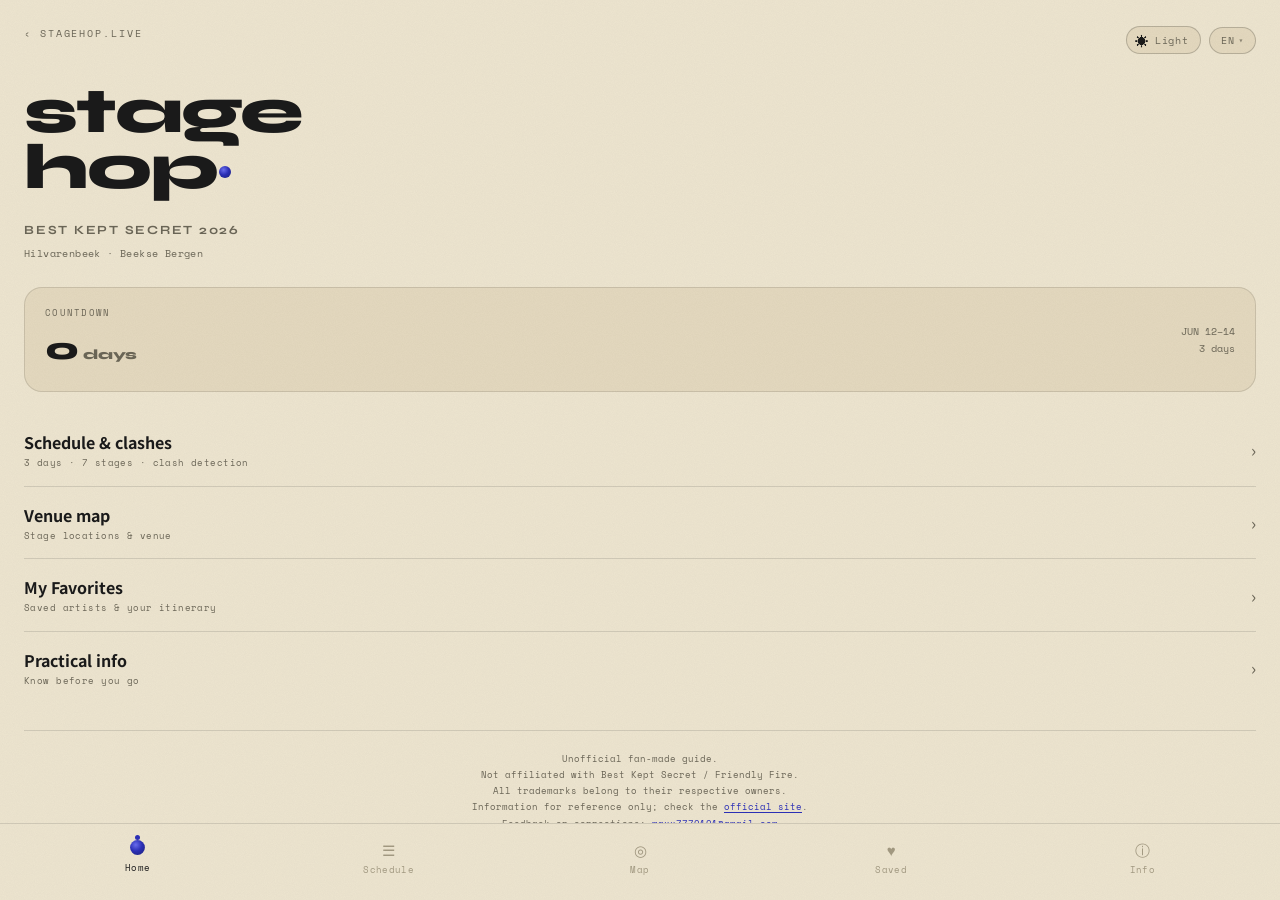
==== bks/index.html @ ebe89943 "Add Europe 2026 expansion: BKS full lineup + 3 new festival shells - Hub: rename title/meta to "Euro" ====
<!DOCTYPE html>
<html lang="en">

<head>
  <meta charset="UTF-8">
  <meta name="viewport" content="width=device-width,initial-scale=1,maximum-scale=1,user-scalable=no">
  <meta name="apple-mobile-web-app-capable" content="yes">
  <meta name="mobile-web-app-capable" content="yes">
  <meta name="apple-mobile-web-app-status-bar-style" content="black-translucent">
  <meta name="theme-color" content="#0E1017">
  <title>Best Kept Secret 2026 · Stage Hop</title>
  <meta name="description" content="Unofficial fan-made guide to Best Kept Secret 2026. Lineup, schedule, clash detection. Multilingual.">
  <meta name="keywords" content="Best Kept Secret 2026, BKS, Hilvarenbeek, Beekse Bergen, Netherlands, music festival, lineup, schedule">
  <link rel="canonical" href="https://stagehop.live/bks/">
  <meta property="og:type" content="website">
  <meta property="og:url" content="https://stagehop.live/bks/">
  <meta property="og:title" content="Stage Hop · Best Kept Secret 2026 Fan Guide">
  <meta property="og:description" content="Unofficial multilingual schedule and guide for Best Kept Secret 2026.">
  <meta property="og:image" content="https://stagehop.live/assets/og-image.png">
  <meta property="twitter:card" content="summary_large_image">
  <meta property="twitter:url" content="https://stagehop.live/bks/">
  <meta property="twitter:title" content="Stage Hop · Best Kept Secret 2026 Fan Guide">
  <meta property="twitter:description" content="Unofficial multilingual schedule and guide for Best Kept Secret 2026.">
  <meta property="twitter:image" content="https://stagehop.live/assets/og-image.png">
  <link rel="icon" href="../assets/favicon.ico" sizes="any">
  <link rel="icon" type="image/png" sizes="32x32" href="../assets/favicon-32x32.png">
  <link rel="icon" type="image/png" sizes="16x16" href="../assets/favicon-16x16.png">
  <link rel="apple-touch-icon" sizes="180x180" href="../assets/apple-touch-icon.png">
  <link rel="preconnect" href="https://fonts.googleapis.com">
  <link rel="preconnect" href="https://fonts.gstatic.com" crossorigin>
  <link rel="preload"
    href="https://fonts.googleapis.com/css2?family=Syne:wght@600;700;800&family=Space+Mono:ital,wght@0,400;0,700;1,400&family=Noto+Sans+SC:wght@400;500;700;900&display=swap"
    as="style" onload="this.onload=null;this.rel='stylesheet'">
  <noscript><link rel="stylesheet"
    href="https://fonts.googleapis.com/css2?family=Syne:wght@600;700;800&family=Space+Mono:ital,wght@0,400;0,700;1,400&family=Noto+Sans+SC:wght@400;500;700;900&display=swap"></noscript>
  <link rel="stylesheet" href="../styles.css">
</head>

<body data-theme="dark">

  <div class="grain" aria-hidden="true"></div>

  <div id="app-root">

    <main id="main-content">

      <!-- TAB 0: HOME -->
      <div id="vhome" class="view on">
        <div class="scr-body" id="home-body"></div>
      </div>

      <!-- TAB 1: SCHEDULE -->
      <div id="vschedule" class="view">
        <div class="scr-head">
          <div>
            <div class="scr-title syne" data-i="navSchedule">Schedule</div>
            <div class="scr-sub" id="sched-sub"></div>
          </div>
          <button class="theme-toggle" onclick="toggleTheme(event)">
            <span class="theme-toggle-icon" id="theme-icon-sched">☾</span>
            <span class="theme-toggle-lbl" id="theme-lbl-sched">Dark</span>
          </button>
        </div>
        <div id="dtabs"></div>
        <div id="fbar"></div>
        <div id="sort-bar">
          <span class="slbl" id="lbl-sort">Sort</span>
          <button class="srt on" id="srt-time" onclick="setSort('time')">⏱ <span data-i="byTime">Time</span></button>
          <button class="srt" id="srt-az" onclick="setSort('az')">🔤 <span data-i="byName">Name</span></button>
          <button class="srt srt-fav" id="srt-fav" onclick="toggleFavFilter()">💖</button>
        </div>
        <div id="slist" class="scr-body"></div>
      </div>

      <!-- TAB 2: MAP -->
      <div id="vmap" class="view">
        <div class="scr-head">
          <div>
            <div class="scr-title syne" data-i="navMap">Map</div>
            <div class="scr-sub">BEEKSE BERGEN · 51.57°N</div>
          </div>
          <button class="theme-toggle" onclick="toggleTheme(event)">
            <span class="theme-toggle-icon" id="theme-icon-map">☾</span>
            <span class="theme-toggle-lbl" id="theme-lbl-map">Dark</span>
          </button>
        </div>
        <div class="scr-body" id="map-scr-body">
          <div id="mapview">
            <div id="dtabs-map"></div>
            <img id="mapimg" src="" alt="" style="display:none" width="2000" height="1345">
            <div class="map-wrap" id="mapwrap" style="display:none"><div class="map-inner" id="mapinner"></div></div>
            <div style="display:flex;flex-direction:column;align-items:center;justify-content:center;padding:64px 28px 40px;text-align:center;gap:14px">
              <div style="font-size:52px;opacity:0.18;line-height:1">◎</div>
              <div style="font-family:'Syne',sans-serif;font-size:16px;font-weight:800;letter-spacing:0.08em;color:var(--text,#f0ebe0)">NO OFFICIAL MAP RELEASED YET</div>
              <div style="font-family:'Space Mono',monospace;font-size:10px;color:var(--dim,#888);max-width:260px;line-height:1.7;letter-spacing:0.04em">The official Best Kept Secret 2026 venue map has not been released yet.</div>
              <a href="https://www.bestkeptsecret.nl/" target="_blank" rel="noopener" style="margin-top:8px;font-family:'Syne',sans-serif;font-size:12px;font-weight:700;letter-spacing:0.06em;color:#4D9FFF;text-decoration:none;border:1px solid #4D9FFF44;border-radius:10px;padding:8px 18px">bestkeptsecret.nl ↗</a>
            </div>
            <div id="stagepop"></div>
            <div id="map-disc"></div>
          </div>
        </div>
      </div>

      <!-- TAB 3: FAVORITES -->
      <div id="vmy" class="view">
        <div class="scr-head">
          <div>
            <div class="scr-title syne" id="lbl-fav-title">Saved</div>
            <div class="scr-sub" id="lbl-fav-count"></div>
          </div>
          <button class="theme-toggle" onclick="toggleTheme(event)">
            <span class="theme-toggle-icon" id="theme-icon-fav">☾</span>
            <span class="theme-toggle-lbl" id="theme-lbl-fav">Dark</span>
          </button>
        </div>
        <div id="mylist" class="scr-body"></div>
      </div>

      <!-- TAB 4: INFO -->
      <div id="vinfo" class="view">
        <div class="scr-head">
          <div>
            <div class="scr-title syne" data-i="infoTitle">Info</div>
            <div class="scr-sub">KNOW BEFORE YOU GO</div>
          </div>
          <button class="theme-toggle" onclick="toggleTheme(event)">
            <span class="theme-toggle-icon" id="theme-icon-info">☾</span>
            <span class="theme-toggle-lbl" id="theme-lbl-info">Dark</span>
          </button>
        </div>
        <div id="info-body" class="scr-body"></div>
      </div>

    </main>

    <div id="now-playing">
      <div id="np-rows"></div>
      <div id="np-more"></div>
    </div>

    <nav id="tabbar">
      <div class="tab-row">
        <span class="tab-ind" id="tab-ind"></span>
        <button class="tab-btn on" onclick="setTab(0)">
          <span class="tab-ic"><span class="dot" style="width:13px;height:13px;vertical-align:middle"></span></span>
          <span class="tab-lbl" data-i="navHome">Home</span>
        </button>
        <button class="tab-btn" onclick="setTab(1)">
          <span class="tab-ic">☰</span>
          <span class="tab-lbl" data-i="navSchedule">Schedule</span>
        </button>
        <button class="tab-btn" onclick="setTab(2)">
          <span class="tab-ic">◎</span>
          <span class="tab-lbl" data-i="navMap">Map</span>
        </button>
        <button class="tab-btn" onclick="setTab(3)">
          <span class="tab-ic" id="fav-tab-ic">♥</span>
          <span class="tab-lbl" data-i="navFavs">Saved</span>
        </button>
        <button class="tab-btn" onclick="setTab(4)">
          <span class="tab-ic">ⓘ</span>
          <span class="tab-lbl" data-i="navInfo">Info</span>
        </button>
      </div>
    </nav>

  </div><!-- #app-root -->

  <div id="app-footer" style="display:none"></div>
  <div id="lbl-city" style="display:none"></div>
  <div id="lbl-favs" style="display:none"></div>

  <script type="text/javascript" src="../src/localization.js"></script>
  <script type="text/javascript" src="src/localization-overrides.js"></script>
  <script type="text/javascript" src="src/data.js"></script>
  <script type="text/javascript" src="../src/scripts.js"></script>
</body>

</html>
---- styles.css ----
/* ===== RESET ===== */
*,*::before,*::after{box-sizing:border-box;margin:0;padding:0;-webkit-tap-highlight-color:transparent;-webkit-text-size-adjust:100%}

/* ===== THEME TOKENS — LIGHT (default) ===== */
body{
  --bg:#EDE5D0;--surface:#E4D9BF;--surface-2:#dccfb1;--raise:#F2EBD9;
  --text:#1A1A1A;--dim:#6B6657;--faint:#9A9078;
  --hair:rgba(26,26,26,.13);--hair-strong:rgba(26,26,26,.22);
  --accent:#2b2fb8;--accent-text:#2b2fb8;--accent-soft:rgba(43,47,184,.12);
  --conflict:#9a1f0e;--conflict-soft:rgba(154,31,14,.12);
  --tab-off:#a39a82;--heart:#2b2fb8;--heart-off:#c3b896;
  --grain-op:.10;--grain-blend:multiply;
  --grain-img:url("data:image/svg+xml;utf8,<svg xmlns='http://www.w3.org/2000/svg' width='200' height='200'><filter id='n'><feTurbulence type='fractalNoise' baseFrequency='1.1' numOctaves='2' stitchTiles='stitch' seed='7'/><feColorMatrix values='0 0 0 0 0.18  0 0 0 0 0.15  0 0 0 0 0.1  0 0 0 0.5 0'/></filter><rect width='100%' height='100%' filter='url(%23n)'/></svg>");
}

/* ===== THEME TOKENS — DARK ===== */
body[data-theme="dark"]{
  --bg:#0E1017;--surface:#161A24;--surface-2:#1c2130;--raise:#1a1f2b;
  --text:#E8E0CC;--dim:#7C8190;--faint:#565b6a;
  --hair:rgba(232,224,204,.10);--hair-strong:rgba(232,224,204,.18);
  --accent:#6a6ef0;--accent-text:#a9adff;--accent-soft:rgba(80,84,234,.16);
  --conflict:#e06040;--conflict-soft:rgba(200,64,48,.16);
  --tab-off:#565b6a;--heart:#6a6ef0;--heart-off:#3a3f4d;
  --grain-op:.05;--grain-blend:screen;
  --grain-img:url("data:image/svg+xml;utf8,<svg xmlns='http://www.w3.org/2000/svg' width='200' height='200'><filter id='n'><feTurbulence type='fractalNoise' baseFrequency='1.1' numOctaves='2' stitchTiles='stitch' seed='3'/><feColorMatrix values='0 0 0 0 1  0 0 0 0 1  0 0 0 0 1  0 0 0 0.6 0'/></filter><rect width='100%' height='100%' filter='url(%23n)'/></svg>");
}

/* ===== BASE ===== */
html,body{height:100%;overflow:hidden}
body{
  font-family:"Noto Sans SC","Noto Sans",sans-serif;
  font-size:13px;line-height:1.5;
  background:var(--bg);color:var(--text);
  -webkit-font-smoothing:antialiased;
  overscroll-behavior:none;
}
*{scrollbar-width:none}
::-webkit-scrollbar{width:0;height:0}

/* ===== GRAIN ===== */
.grain{
  position:fixed;inset:0;pointer-events:none;z-index:9999;
  background-size:200px 200px;
  opacity:var(--grain-op);mix-blend-mode:var(--grain-blend);
  background-image:var(--grain-img);
}

/* ===== FONT HELPERS ===== */
.syne{font-family:"Syne",sans-serif}
.mono{font-family:"Space Mono",monospace}
.dim{color:var(--dim)}

/* ===== BRAND DOT ===== */
.dot{
  display:inline-block;border-radius:50%;flex-shrink:0;
  background:radial-gradient(circle at 38% 32%,#6a6ef0 0%,#2b2fb8 46%,#1b2178 100%);
}
body[data-theme="dark"] .dot{box-shadow:0 0 14px rgba(80,84,234,.55)}

/* ===== LAYOUT ===== */
#app-root{display:flex;flex-direction:column;height:100%;position:relative}
#main-content{flex:1;min-height:0;position:relative;overflow:hidden}

/* ===== VIEWS ===== */
.view{
  position:absolute;inset:0;
  display:none;flex-direction:column;
  background:var(--bg);
}
.view.on{display:flex}

.scr-body{flex:1;min-height:0;overflow-y:auto}

/* ===== SCREEN ENTRANCE ===== */
@keyframes screen-in{from{transform:translateY(10px)}to{transform:none}}
.screen-anim{animation:screen-in .34s cubic-bezier(.3,.8,.3,1)}
@media(prefers-reduced-motion:reduce){.screen-anim{animation:none}}

/* ===== BOTTOM TAB BAR ===== */
#tabbar{
  flex-shrink:0;
  padding:11px 12px calc(22px + env(safe-area-inset-bottom,0px));
  border-top:1px solid var(--hair);
  background:var(--bg);
  position:relative;z-index:100;
}
.tab-row{position:relative;display:flex;width:100%}
.tab-ind{
  position:absolute;top:0;
  width:5px;height:5px;margin-left:-2.5px;
  border-radius:50%;background:var(--accent);
  transition:left .36s cubic-bezier(.45,1.35,.4,1);
}
body[data-theme="dark"] .tab-ind{box-shadow:0 0 8px var(--accent)}
@media(prefers-reduced-motion:reduce){.tab-ind{transition:none}}

.tab-btn{
  flex:1;background:none;border:none;cursor:pointer;
  display:flex;flex-direction:column;align-items:center;gap:5px;
  color:var(--tab-off);padding:8px 6px 2px;
}
.tab-btn.on{color:var(--text)}
.tab-ic{
  display:inline-flex;align-items:center;justify-content:center;
  font-size:15px;line-height:1;position:relative;
  transition:transform .32s cubic-bezier(.4,1.4,.4,1);
}
.tab-btn.on .tab-ic{transform:translateY(-2px) scale(1.14)}
@media(prefers-reduced-motion:reduce){.tab-ic{transition:none}}
.tab-lbl{font-family:"Space Mono",monospace;font-size:8.5px;letter-spacing:.04em}
.tab-badge{
  position:absolute;top:-7px;right:-11px;
  background:var(--accent);color:#fff;
  font-family:"Space Mono",monospace;font-size:7.5px;font-weight:700;
  border-radius:8px;padding:1px 4px;line-height:1.3;
}

/* ===== SCREEN HEAD ===== */
.scr-head{
  padding:18px 24px 0;
  display:flex;justify-content:space-between;align-items:flex-start;
  flex-shrink:0;
}
.scr-title{
  font-family:"Syne",sans-serif;font-weight:800;font-size:30px;
  letter-spacing:-.01em;line-height:1;color:var(--text);
}
.scr-sub{
  font-family:"Space Mono",monospace;font-size:9.5px;
  letter-spacing:.1em;margin-top:6px;color:var(--dim);
  text-transform:uppercase;
}

/* ===== THEME TOGGLE BUTTON ===== */
.theme-toggle{
  display:flex;align-items:center;gap:7px;cursor:pointer;
  border:1px solid var(--hair-strong);background:var(--surface);color:var(--text);
  border-radius:22px;padding:6px 11px 6px 8px;
  font-family:inherit;font-size:inherit;flex-shrink:0;
}
.theme-toggle-icon{font-size:13px;line-height:1}
.theme-toggle-lbl{
  font-family:"Space Mono",monospace;font-size:9.5px;
  letter-spacing:.08em;color:var(--dim);
}

/* ===== HOME SCREEN ===== */
#vhome .scr-body{
  padding:26px 24px 20px;
  display:flex;flex-direction:column;
}
.home-top{display:flex;justify-content:space-between;align-items:flex-start}
.home-top-controls{display:flex;align-items:center;gap:8px}
.home-brand-label{
  font-family:"Space Mono",monospace;font-size:9.5px;
  letter-spacing:.2em;text-transform:uppercase;
  color:var(--dim);max-width:180px;line-height:1.5;
}
.home-wordmark{
  font-family:"Syne",sans-serif;font-weight:800;
  font-size:64px;line-height:.88;letter-spacing:-.025em;
  margin-top:30px;color:var(--text);
}
.home-ps-title{
  font-family:"Syne",sans-serif;font-weight:700;
  font-size:12.5px;letter-spacing:.14em;color:var(--dim);margin-top:24px;
}
.home-location{
  font-family:"Space Mono",monospace;font-size:10px;
  margin-top:7px;letter-spacing:.04em;color:var(--dim);
}
.countdown-card{
  margin-top:26px;padding:18px 20px;border-radius:18px;
  background:var(--surface);border:1px solid var(--hair);
  display:flex;justify-content:space-between;align-items:center;
}
.countdown-label{
  font-family:"Space Mono",monospace;font-size:9px;
  letter-spacing:.14em;color:var(--dim);
}
.countdown-days{
  font-family:"Syne",sans-serif;font-size:32px;font-weight:800;
  margin-top:5px;color:var(--text);
}
.countdown-days-unit{font-size:14px;color:var(--dim)}
.countdown-dates{
  font-family:"Space Mono",monospace;font-size:10px;
  text-align:right;line-height:1.7;color:var(--dim);
}
.home-upnext-card{
  margin-top:26px;border-radius:16px;border:1px solid var(--hair);
  background:var(--surface);padding-bottom:10px;
}
.home-upnext-hdr{
  font-family:"Space Mono",monospace;font-size:8px;
  letter-spacing:.18em;color:var(--accent-text);
  padding:10px 14px 4px;
}
.home-banner{
  margin:12px 0 0;padding:12px 14px;
  background:#FF8C0015;border:1px solid #FF8C0050;
  border-radius:12px;font-size:13px;line-height:1.6;color:var(--text);
}
.home-nav{margin-top:22px}
.home-nav-item{
  display:flex;justify-content:space-between;align-items:center;
  gap:12px;padding:16px 0;
  border-top:1px solid var(--hair);cursor:pointer;
}
.home-nav-item:first-child{border-top:none}
.home-nav-title{font-size:16px;font-weight:700;color:var(--text)}
.home-nav-sub{
  font-family:"Space Mono",monospace;font-size:8.5px;
  letter-spacing:.05em;margin-top:3px;color:var(--dim);
}
.home-nav-arrow{color:var(--dim);font-size:17px;flex-shrink:0}
.home-spacer{flex:1;min-height:18px}
.home-footer{
  padding-top:14px;border-top:1px solid var(--hair);
  display:flex;justify-content:space-between;align-items:center;flex-shrink:0;
}
.home-made-by{
  font-family:"Space Mono",monospace;font-size:9px;
  letter-spacing:.08em;color:var(--dim);
}
.lang-menu{position:relative}
.lang-menu-btn{
  display:inline-flex;align-items:center;gap:4px;
  font-family:"Space Mono",monospace;font-size:10px;letter-spacing:.08em;
  color:var(--dim);background:var(--surface);
  border:1px solid var(--hair-strong);border-radius:20px;
  padding:5px 11px;cursor:pointer;
}
.lang-menu-arrow{font-size:8px;opacity:.7}
.lang-menu-dd{
  display:none;position:absolute;right:0;top:calc(100% + 6px);
  background:var(--surface);border:1px solid var(--hair-strong);
  border-radius:12px;overflow:hidden;z-index:200;min-width:110px;
  box-shadow:0 6px 20px rgba(0,0,0,.13);
}
.lang-menu-dd.open{display:block}
.lang-menu-item{
  display:block;width:100%;text-align:left;
  padding:10px 16px;font-family:"Space Mono",monospace;font-size:10px;
  color:var(--dim);background:none;border:none;cursor:pointer;letter-spacing:.04em;
}
.lang-menu-item.on{color:var(--accent-text);font-weight:700}
.lang-menu-item:active{background:var(--surface-2)}

/* ===== NOW PLAYING (global bar above tab bar) ===== */
#now-playing{
  display:none;flex-shrink:0;
  background:var(--surface);
  border:1px solid var(--hair);
  border-radius:16px;
  margin:8px 16px 0;
  overflow:hidden;
  position:relative;
  padding-bottom:10px;
}
.np-header{
  font-family:"Space Mono",monospace;font-size:8px;
  letter-spacing:.18em;color:var(--accent-text);
  text-transform:uppercase;padding:10px 14px 4px;
}
.np-group{display:flex;align-items:center}
.np-group-artists{flex:1;min-width:0}
.np-row{
  display:flex;align-items:center;gap:8px;
  padding:6px 14px;
}
.np-name{
  flex:1;min-width:0;overflow:hidden;
  text-overflow:ellipsis;white-space:nowrap;font-size:14px;
}
.np-time{
  font-family:"Space Mono",monospace;
  font-variant-numeric:tabular-nums;white-space:nowrap;
  min-width:40px;text-align:right;padding:0 14px 0 8px;font-size:13px;
}
.np-more-link{
  display:block;font-family:"Space Mono",monospace;font-size:10px;
  color:var(--dim);text-align:right;padding:2px 14px 6px;cursor:pointer;
}
.spill{
  border-radius:4px;padding:2px 6px;font-size:8px;
  font-family:"Space Mono",monospace;letter-spacing:.03em;
  border:1px solid transparent;white-space:nowrap;flex-shrink:0;
}
@keyframes upnextglow{
  0%,100%{box-shadow:0 0 8px 2px var(--gc,#888)33}
  50%{box-shadow:0 0 16px 5px var(--gc,#888)66}
}

/* ===== DAY CAPSULE TABS ===== */
#dtabs{
  display:flex;gap:7px;padding:16px 24px 0;
  flex-shrink:0;overflow-x:auto;scrollbar-width:none;
}
#dtabs::-webkit-scrollbar{display:none}
#dtabs-map{
  display:flex;gap:7px;padding-bottom:12px;
  flex-shrink:0;overflow-x:auto;scrollbar-width:none;
}
#dtabs-map::-webkit-scrollbar{display:none}
.dtab{
  flex:1;min-width:0;text-align:center;
  font-family:"Space Mono",monospace;font-size:10.5px;
  padding:8px 4px;border-radius:11px;cursor:pointer;
  background:var(--surface);color:var(--dim);
  border:none;font-weight:400;
  transition:background .15s,color .15s;white-space:nowrap;
}
.dtab.on{background:var(--text);color:var(--bg);font-weight:700}
.dtab .dl{font-size:10.5px;font-weight:inherit;line-height:1.3}
.dtab .ds{display:none}

/* ===== SORT BAR ===== */
#sort-bar{
  display:flex;gap:6px;padding:13px 24px 4px;flex-shrink:0;
}
#sort-bar .slbl{display:none}
.srt{
  font-family:"Space Mono",monospace;font-size:9px;
  padding:6px 11px;border-radius:20px;cursor:pointer;
  border:1px solid var(--hair-strong);background:transparent;
  color:var(--dim);transition:all .15s;
}
.srt.on{background:var(--accent-soft);color:var(--accent-text);border-color:transparent}
.srt-fav{margin-left:auto}

/* ===== STAGE FILTER BAR ===== */
#fbar{
  display:flex;gap:6px;padding:8px 24px 0;
  overflow-x:auto;scrollbar-width:none;flex-shrink:0;
}
#fbar::-webkit-scrollbar{display:none}
.sfs{display:contents}
.sfb{
  font-family:"Space Mono",monospace;font-size:9px;
  padding:5px 10px;border-radius:11px;
  border:1px solid var(--hair-strong);cursor:pointer;
  white-space:nowrap;background:var(--surface);color:var(--dim);
  transition:all .15s;flex-shrink:0;
}
.sfb.all.on{background:var(--text);color:var(--bg);border-color:transparent}
.dbadge{display:none}

/* ===== SCHEDULE LIST ===== */
#slist{padding:8px 24px 16px}

/* ===== SHOW CARDS ===== */
.si{
  display:flex;align-items:center;gap:14px;
  padding:13px 15px;margin-bottom:9px;
  border-radius:16px;background:var(--surface);
  border:1px solid var(--hair);
  transition:border-color .2s,opacity .2s;
  position:relative;overflow:visible;
}
.si.current-set{border-color:var(--accent-soft)}
/* .si.faved — no extra style in new design */
.si.past{opacity:.42}
.si.dimmed{opacity:.3}

.stime{flex-shrink:0;display:flex;flex-direction:column;gap:2px}
.tstart{
  font-family:"Space Mono",monospace;font-size:11px;font-weight:700;
  font-variant-numeric:tabular-nums;color:var(--text);line-height:1;
}
.tend{font-family:"Space Mono",monospace;font-size:9px;font-variant-numeric:tabular-nums;color:var(--dim);line-height:1}
.tlate{display:none}
.scur{
  font-family:"Space Mono",monospace;font-size:7px;
  color:var(--accent-text);
  animation:blink 1s step-end infinite;line-height:1;
}
@keyframes blink{50%{opacity:0}}

/* hide legacy elements */
.hlbar{display:none}

.sartist{flex:1;min-width:0}
.aname{
  font-family:"Syne",sans-serif;font-size:15.5px;font-weight:700;
  overflow:hidden;text-overflow:ellipsis;white-space:nowrap;
  line-height:1.2;color:var(--text);
}
.sc-stage-lbl{
  font-family:"Space Mono",monospace;font-size:8.5px;
  color:var(--dim);margin-top:2px;
}
.hllabel{display:none}
.conflict-badge{
  font-family:"Space Mono",monospace;font-size:8px;
  color:var(--conflict);margin-top:2px;display:inline-block;
}
.hl-badge{
  font-family:"Space Mono",monospace;font-size:9px;
  color:var(--accent-text);font-weight:400;letter-spacing:.03em;
  vertical-align:middle;opacity:.9;
}
.cancelled-badge{
  font-family:"Space Mono",monospace;font-size:9px;
  color:var(--dim);font-weight:400;letter-spacing:.04em;
  vertical-align:middle;
}
.si.cancelled,.my-item.cancelled{opacity:0.55;}
.orig-time{text-decoration:line-through;opacity:0.5;font-weight:400;}

/* legacy fav-star fallback */
.fav-star{
  font-size:16px;cursor:pointer;flex-shrink:0;
  padding:4px;line-height:1;background:none;border:none;
  color:var(--heart-off);transition:color .15s;
}
.si.faved .fav-star,.fav-star.on{color:var(--heart)}

/* past toggle */
.past-toggle{
  display:block;width:100%;padding:7px 0;
  background:none;border:none;color:var(--dim);
  font-family:"Space Mono",monospace;font-size:9px;
  letter-spacing:.08em;text-align:left;cursor:pointer;margin-bottom:6px;
}
.past-toggle.on{color:var(--text)}
.past-sep{height:1px;background:var(--hair);margin:4px 0 12px}
.foot{
  font-family:"Space Mono",monospace;font-size:9px;color:var(--dim);
  text-align:center;padding:12px 0;letter-spacing:.05em;
}

/* ===== HEART BUTTON ===== */
.heart-btn{
  background:none;border:none;cursor:pointer;
  line-height:1;padding:4px;position:relative;
  flex-shrink:0;font-size:17px;color:var(--heart-off);
  transition:color .15s;
}
.heart-btn.on{color:var(--heart)}
.heart-btn .glyph{display:inline-block}
.heart-btn.pop .glyph{animation:heart-pop .4s cubic-bezier(.3,1.7,.5,1)}
@keyframes heart-pop{
  0%{transform:scale(1)}28%{transform:scale(1.5)}
  52%{transform:scale(.82)}78%{transform:scale(1.12)}100%{transform:scale(1)}
}
.heart-btn .ring{
  position:absolute;inset:0;margin:auto;
  width:22px;height:22px;border-radius:50%;
  border:2px solid var(--heart);opacity:0;pointer-events:none;
}
.heart-btn.pop .ring{animation:heart-ring .45s ease-out}
@keyframes heart-ring{
  0%{transform:scale(.3);opacity:.55}100%{transform:scale(1.9);opacity:0}
}
@media(prefers-reduced-motion:reduce){
  .heart-btn.pop .glyph,.heart-btn.pop .ring{animation:none}
}

/* ===== MAP SCREEN ===== */
#vmap .scr-body{
  display:flex;flex-direction:column;
  padding:16px 18px 14px;gap:0;
}
#mapview{display:flex;flex-direction:column;flex:1;gap:0}
.map-hint-bar{
  display:flex;align-items:center;justify-content:space-between;
  padding:7px 4px 9px;flex-shrink:0;
}
.map-hint-bar span{
  font-family:"Space Mono",monospace;font-size:9px;color:var(--dim);
}
.zbtn{
  background:var(--raise);border:1px solid var(--hair-strong);
  color:var(--text);border-radius:10px;padding:4px 12px;
  font-size:13px;cursor:pointer;font-family:"Space Mono",monospace;
}
.rbtn{
  background:var(--raise);border:1px solid var(--hair-strong);
  color:var(--dim);border-radius:10px;padding:4px 9px;
  font-size:10px;cursor:pointer;font-family:"Space Mono",monospace;
}
.map-wrap{
  position:relative;width:100%;overflow:hidden;
  background:var(--surface-2);touch-action:none;user-select:none;
  border-radius:14px;border:1px solid var(--hair);
  aspect-ratio:2000/1345;max-height:65vh;flex-shrink:0;
}
.map-inner{
  position:relative;transform-origin:0 0;
  will-change:transform;line-height:0;width:2000px;
}
#mapimg{
  display:block;width:2000px;height:1345px;
  pointer-events:none;user-select:none;-webkit-user-drag:none;
  image-rendering:auto;
}
.hs{
  position:absolute;border-radius:6px;cursor:pointer;
  display:flex;align-items:center;justify-content:center;
  box-sizing:border-box;
  transition:border-color .3s,box-shadow .3s,background .3s;
}
.hs.selected{
  border-width:2px!important;
  box-shadow:0 0 12px 3px var(--hs-glow,rgba(255,255,255,.6)),0 0 24px 6px var(--hs-glow,rgba(255,255,255,.3));
}
@keyframes hsglow{
  0%,100%{box-shadow:0 0 8px var(--gc,#fff)44}
  50%{box-shadow:0 0 18px var(--gc,#fff)88}
}
.hs-label{
  font-family:"Space Mono",monospace;
  font-size:clamp(7px,2vw,10px);
  text-shadow:0 1px 4px rgba(0,0,0,.95);
  background:rgba(0,0,0,.65);border-radius:3px;
  padding:2px 5px;pointer-events:none;white-space:nowrap;
  color:inherit;line-height:1.3;
}
#stagepop{
  display:none;margin:10px 0 0;
  background:var(--surface);border:1px solid var(--hair-strong);
  border-radius:14px;overflow:hidden;opacity:0;transition:opacity .25s;
  flex-shrink:0;
}
#stagepop.visible{opacity:1}
.pop-head{
  padding:11px 14px 9px;border-bottom:1px solid var(--hair);
  display:flex;align-items:center;justify-content:space-between;
}
.pop-stage{font-family:"Syne",sans-serif;font-size:15px;font-weight:700}
.pop-close{
  background:none;border:none;color:var(--dim);
  font-size:20px;cursor:pointer;line-height:1;padding:0 3px;
}
.pop-show{
  display:flex;align-items:center;gap:10px;
  padding:9px 14px;border-bottom:1px solid var(--hair);
}
.pop-show:last-child{border-bottom:none}
.pop-show.live-row{background:var(--accent-soft)}
.pop-time{
  font-family:"Space Mono",monospace;font-size:11px;
  color:var(--dim);min-width:38px;font-variant-numeric:tabular-nums;
}
.pop-artist{font-size:13px;color:var(--text);flex:1}
.pop-artist.hl{font-family:"Syne",sans-serif;font-weight:700}
.pop-fav{font-size:15px;color:var(--heart-off);cursor:pointer;transition:color .15s}
.pop-fav.on{color:var(--heart)}
.pop-cur{
  font-family:"Space Mono",monospace;font-size:9px;
  color:var(--accent-text);margin-left:4px;
  animation:blink 1s step-end infinite;
}
.pop-empty{padding:16px;font-size:11px;color:var(--dim);text-align:center}
.foot.mapfoot{font-family:"Space Mono",monospace;font-size:9px;color:var(--dim);padding:8px 4px 0;text-align:left}
.map-official-btn{
  display:block;font-family:"Space Mono",monospace;font-size:10px;
  color:var(--accent-text);letter-spacing:.04em;
  text-decoration:none;padding:8px 4px 4px;
  text-align:center;
}

/* ===== FAVORITES SCREEN ===== */
#mylist{padding:18px 24px 16px}
.my-day-header{
  font-family:"Space Mono",monospace;font-size:9.5px;
  letter-spacing:.16em;color:var(--dim);
  margin-bottom:10px;text-transform:uppercase;
}
.my-item{
  display:flex;align-items:center;gap:14px;
  padding:12px 15px;margin-bottom:8px;
  border-radius:16px;background:var(--surface);border:1px solid var(--hair);
}
.my-item.conflict{
  border-color:var(--conflict-soft);
  box-shadow:inset 3px 0 0 var(--conflict);
}
.my-item.current-set{border-color:var(--accent-soft)}
.my-conflict-label{
  font-family:"Space Mono",monospace;font-size:8px;
  color:var(--conflict);margin-top:2px;
}
.my-empty{padding:70px 24px;text-align:center}
.my-empty-heart{font-size:34px;color:var(--heart-off)}
.my-empty-text{
  font-family:"Space Mono",monospace;font-size:11px;
  color:var(--dim);margin-top:14px;line-height:1.9;letter-spacing:.04em;
}

/* ===== INFO SCREEN ===== */
#info-body{padding:16px 24px 20px}
.info-section{
  margin-bottom:11px;padding:15px 16px;
  border-radius:16px;background:var(--surface);border:1px solid var(--hair);
}
.info-h{
  font-family:"Syne",sans-serif;font-size:14px;font-weight:700;
  color:var(--text);margin-bottom:10px;
}
.info-row{
  display:flex;gap:10px;margin-bottom:8px;align-items:baseline;
}
.info-row:last-child{margin-bottom:0}
.info-icon{
  font-size:16px;flex-shrink:0;width:24px;
  text-align:center;line-height:1.5;
}
.info-text{font-size:12px;color:var(--text);line-height:1.55}
.info-text strong{color:var(--text)}
.info-chip{
  display:inline-block;background:var(--surface-2);
  border:1px solid var(--hair-strong);border-radius:8px;
  padding:2px 8px;font-family:"Space Mono",monospace;font-size:10px;
  color:var(--dim);margin:2px 3px 2px 0;
}
.info-chip.red{border-color:rgba(255,87,34,.3);color:#d94a1e;background:rgba(255,87,34,.08)}
.info-chip.green{border-color:rgba(74,222,128,.3);color:#2d9a5a;background:rgba(74,222,128,.08)}
.weather-row{display:flex;gap:8px;flex-wrap:wrap;margin-top:6px}
.weather-day{
  background:var(--surface-2);border:1px solid var(--hair);
  border-radius:12px;padding:8px 12px;text-align:center;
  flex:1;min-width:60px;
}
.wd-date{font-family:"Space Mono",monospace;font-size:9px;color:var(--dim);margin-bottom:4px}
.wd-icon{font-size:20px;margin-bottom:2px}
.wd-temp{font-family:"Syne",sans-serif;font-size:14px;font-weight:700;color:var(--text)}
.wd-desc{font-family:"Space Mono",monospace;font-size:9px;color:var(--dim);margin-top:2px}
.footer-link,.footer-mail{color:var(--accent-text);text-decoration:underline;text-underline-offset:2px}
#app-footer{display:none}
.info-footer{padding:20px 18px 32px;border-top:1px solid var(--hair);margin-top:8px;text-align:center}
#vhome .info-footer{padding-left:0;padding-right:0}
.info-footer p{margin:0 0 10px}
.info-disclaimer{font-family:"Space Mono",monospace;font-size:9px;color:var(--dim);line-height:1.8}
.info-made{font-family:"Space Mono",monospace;font-size:10px;color:var(--dim)}
.info-ig{color:var(--accent-text);cursor:pointer;text-decoration:underline;text-underline-offset:2px}
.info-privacy{font-family:"Space Mono",monospace;font-size:8px;color:var(--faint);line-height:1.6}

/* ===== VIEW TRANSITIONS ===== */
@supports(view-transition-name:root){
  ::view-transition-old(root){animation:none;z-index:1}
  ::view-transition-new(root){animation:vt-reveal .55s cubic-bezier(.45,0,.2,1);z-index:2}
  @keyframes vt-reveal{
    from{clip-path:circle(0px at var(--vt-x,50%) var(--vt-y,10%))}
    to{clip-path:circle(160vmax at var(--vt-x,50%) var(--vt-y,10%))}
  }
}
@media(prefers-reduced-motion:reduce){
  ::view-transition-old(root),::view-transition-new(root){animation:none!important}
}
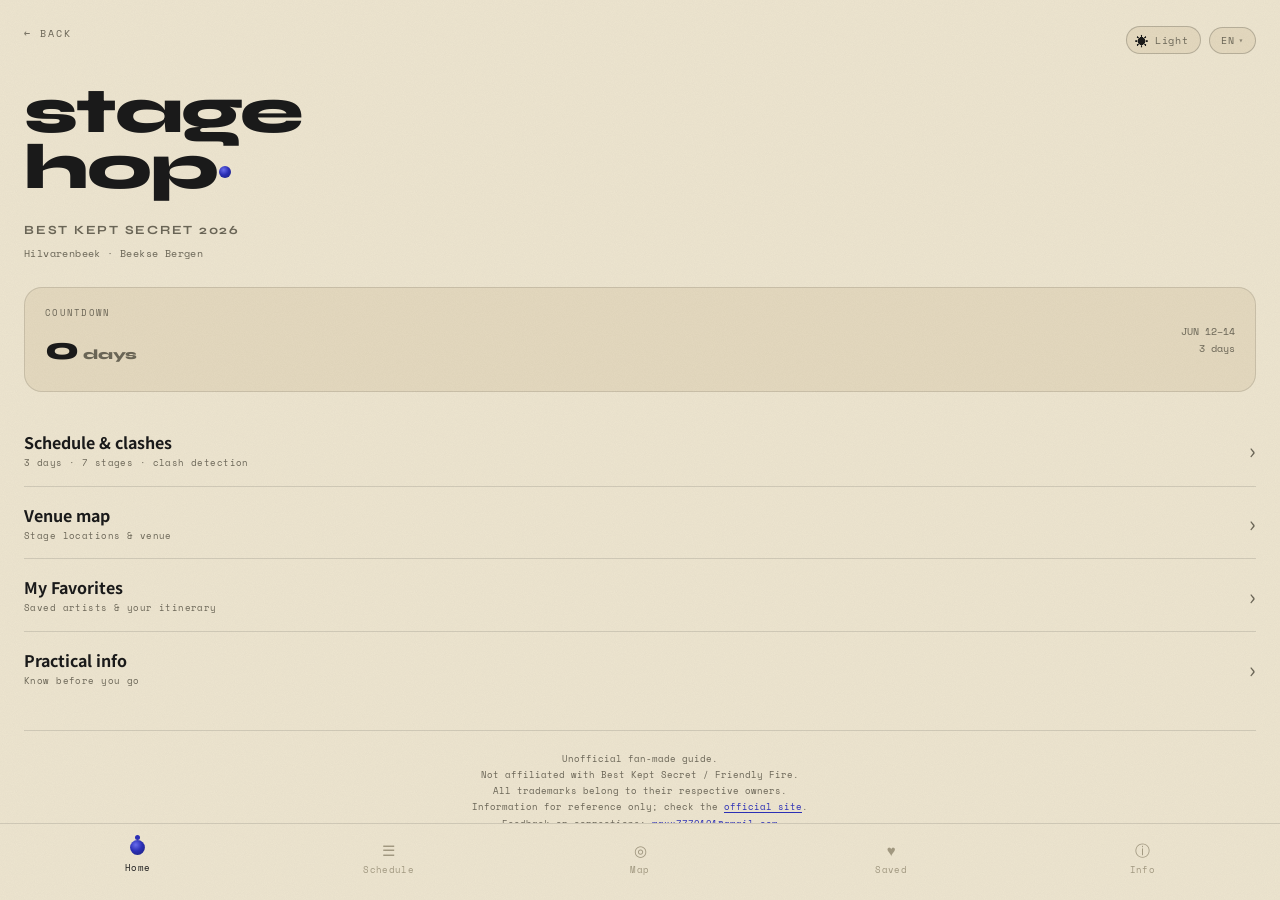
==== commit f55fe3b0: "Restore Ended section at bottom; fix og:image for all non-Sonar festivals - Hub: collapsible "Show e" ====
--- a/bks/index.html
+++ b/bks/index.html
@@ -16,12 +16,12 @@
   <meta property="og:url" content="https://stagehop.live/bks/">
   <meta property="og:title" content="Stage Hop · Best Kept Secret 2026 Fan Guide">
   <meta property="og:description" content="Unofficial multilingual schedule and guide for Best Kept Secret 2026.">
-  <meta property="og:image" content="https://stagehop.live/assets/og-image.png">
+  <meta property="og:image" content="https://stagehop.live/assets/icons-europe/og-europe.png">
   <meta property="twitter:card" content="summary_large_image">
   <meta property="twitter:url" content="https://stagehop.live/bks/">
   <meta property="twitter:title" content="Stage Hop · Best Kept Secret 2026 Fan Guide">
   <meta property="twitter:description" content="Unofficial multilingual schedule and guide for Best Kept Secret 2026.">
-  <meta property="twitter:image" content="https://stagehop.live/assets/og-image.png">
+  <meta property="twitter:image" content="https://stagehop.live/assets/icons-europe/og-europe.png">
   <link rel="icon" href="../assets/favicon.ico" sizes="any">
   <link rel="icon" type="image/png" sizes="32x32" href="../assets/favicon-32x32.png">
   <link rel="icon" type="image/png" sizes="16x16" href="../assets/favicon-16x16.png">
@@ -87,13 +87,18 @@
         <div class="scr-body" id="map-scr-body">
           <div id="mapview">
             <div id="dtabs-map"></div>
-            <img id="mapimg" src="" alt="" style="display:none" width="2000" height="1345">
-            <div class="map-wrap" id="mapwrap" style="display:none"><div class="map-inner" id="mapinner"></div></div>
-            <div style="display:flex;flex-direction:column;align-items:center;justify-content:center;padding:64px 28px 40px;text-align:center;gap:14px">
-              <div style="font-size:52px;opacity:0.18;line-height:1">◎</div>
-              <div style="font-family:'Syne',sans-serif;font-size:16px;font-weight:800;letter-spacing:0.08em;color:var(--text,#f0ebe0)">NO OFFICIAL MAP RELEASED YET</div>
-              <div style="font-family:'Space Mono',monospace;font-size:10px;color:var(--dim,#888);max-width:260px;line-height:1.7;letter-spacing:0.04em">The official Best Kept Secret 2026 venue map has not been released yet.</div>
-              <a href="https://www.bestkeptsecret.nl/" target="_blank" rel="noopener" style="margin-top:8px;font-family:'Syne',sans-serif;font-size:12px;font-weight:700;letter-spacing:0.06em;color:#4D9FFF;text-decoration:none;border:1px solid #4D9FFF44;border-radius:10px;padding:8px 18px">bestkeptsecret.nl ↗</a>
+            <div class="map-hint-bar">
+              <span id="lbl-mapHint">Pinch to zoom · Tap stage to see shows</span>
+              <span style="display:flex;gap:6px">
+                <button class="zbtn" onclick="mapZoom(1.5)">＋</button>
+                <button class="zbtn" onclick="mapZoom(0.67)">－</button>
+                <button class="rbtn" id="lbl-reset" onclick="mapReset()">Reset</button>
+              </span>
+            </div>
+            <div class="map-wrap" id="mapwrap">
+              <div class="map-inner" id="mapinner">
+                <img id="mapimg" src="../assets/best%20kept%20secret.webp" alt="Best Kept Secret 2026 map" width="2071" height="1839">
+              </div>
             </div>
             <div id="stagepop"></div>
             <div id="map-disc"></div>
--- a/styles.css
+++ b/styles.css
@@ -213,16 +213,33 @@
   font-family:"Space Mono",monospace;font-size:8.5px;
   letter-spacing:.05em;margin-top:3px;color:var(--dim);
 }
-.home-nav-arrow{color:var(--dim);font-size:17px;flex-shrink:0}
+.home-nav-arrow{color:var(--dim);font-size:22px;flex-shrink:0;transition:transform .15s}
+.home-nav-item:hover .home-nav-arrow{transform:translate(2px,-2px)}
 .home-spacer{flex:1;min-height:18px}
 .home-footer{
-  padding-top:14px;border-top:1px solid var(--hair);
-  display:flex;justify-content:space-between;align-items:center;flex-shrink:0;
+  padding-top:16px;border-top:1px solid var(--hair);
+  display:flex;flex-direction:column;gap:10px;flex-shrink:0;
 }
 .home-made-by{
   font-family:"Space Mono",monospace;font-size:9px;
   letter-spacing:.08em;color:var(--dim);
 }
+.home-brand-stmt{
+  font-family:"Space Mono",monospace;font-size:9px;
+  letter-spacing:.06em;color:var(--dim);line-height:2;
+}
+.home-kofi{
+  font-family:"Space Mono",monospace;font-size:9px;
+  letter-spacing:.06em;color:var(--dim);text-decoration:none;
+}
+.home-kofi:hover{color:var(--text)}
+.hub-title-row{display:flex;align-items:center;gap:7px;flex-wrap:wrap}
+.hub-badge{
+  font-family:"Space Mono",monospace;font-size:9px;
+  letter-spacing:.08em;font-weight:700;
+  padding:2px 7px;border-radius:20px;white-space:nowrap;line-height:1.6;
+}.hub-ended{background:rgba(128,128,128,.13);color:var(--dim)}
+.hub-upcoming{background:rgba(80,168,255,.1);color:#5aabff}
 .lang-menu{position:relative}
 .lang-menu-btn{
   display:inline-flex;align-items:center;gap:4px;
@@ -288,8 +305,8 @@
   border:1px solid transparent;white-space:nowrap;flex-shrink:0;
 }
 @keyframes upnextglow{
-  0%,100%{box-shadow:0 0 8px 2px var(--gc,#888)33}
-  50%{box-shadow:0 0 16px 5px var(--gc,#888)66}
+  0%,100%{box-shadow:0 0 var(--hs-b1,8px) 2px var(--gc,#888)33}
+  50%{box-shadow:0 0 var(--hs-b2,16px) 5px var(--gc,#888)66}
 }
 
 /* ===== DAY CAPSULE TABS ===== */
@@ -329,13 +346,30 @@
 .srt.on{background:var(--accent-soft);color:var(--accent-text);border-color:transparent}
 .srt-fav{margin-left:auto}
 
+/* ===== CATEGORY TAB BAR ===== */
+.cat-tabs{
+  display:flex;gap:0;padding:6px 16px 0;flex-shrink:0;
+  border-bottom:1px solid var(--hair);overflow-x:auto;scrollbar-width:none;
+}
+.cat-tabs::-webkit-scrollbar{display:none}
+.ctab{
+  font-family:"Space Mono",monospace;font-size:10px;font-weight:700;letter-spacing:0.06em;
+  padding:6px 12px 8px;border:none;background:transparent;cursor:pointer;
+  color:var(--dim);white-space:nowrap;flex-shrink:0;
+  border-bottom:2px solid transparent;margin-bottom:-1px;
+  transition:color .15s,border-color .15s;
+}
+.ctab.on{color:var(--text);border-bottom-color:var(--text);}
+
 /* ===== STAGE FILTER BAR ===== */
 #fbar{
+  display:flex;flex-direction:column;gap:0;flex-shrink:0;
+}
+.sfs{
   display:flex;gap:6px;padding:8px 24px 0;
-  overflow-x:auto;scrollbar-width:none;flex-shrink:0;
-}
-#fbar::-webkit-scrollbar{display:none}
-.sfs{display:contents}
+  overflow-x:auto;scrollbar-width:none;
+}
+.sfs::-webkit-scrollbar{display:none}
 .sfb{
   font-family:"Space Mono",monospace;font-size:9px;
   padding:5px 10px;border-radius:11px;
@@ -484,14 +518,14 @@
   position:relative;width:100%;overflow:hidden;
   background:var(--surface-2);touch-action:none;user-select:none;
   border-radius:14px;border:1px solid var(--hair);
-  aspect-ratio:2000/1345;max-height:65vh;flex-shrink:0;
+  aspect-ratio:var(--map-w,2000)/var(--map-h,1345);max-height:65vh;flex-shrink:0;
 }
 .map-inner{
   position:relative;transform-origin:0 0;
-  will-change:transform;line-height:0;width:2000px;
+  will-change:transform;line-height:0;width:calc(var(--map-w,2000)*1px);
 }
 #mapimg{
-  display:block;width:2000px;height:1345px;
+  display:block;width:calc(var(--map-w,2000)*1px);height:calc(var(--map-h,1345)*1px);
   pointer-events:none;user-select:none;-webkit-user-drag:none;
   image-rendering:auto;
 }
@@ -506,14 +540,14 @@
   box-shadow:0 0 12px 3px var(--hs-glow,rgba(255,255,255,.6)),0 0 24px 6px var(--hs-glow,rgba(255,255,255,.3));
 }
 @keyframes hsglow{
-  0%,100%{box-shadow:0 0 8px var(--gc,#fff)44}
-  50%{box-shadow:0 0 18px var(--gc,#fff)88}
+  0%,100%{box-shadow:0 0 var(--hs-b1,8px) var(--gc,#fff)44}
+  50%{box-shadow:0 0 var(--hs-b2,18px) var(--gc,#fff)88}
 }
 .hs-label{
   font-family:"Space Mono",monospace;
   font-size:clamp(7px,2vw,10px);
-  text-shadow:0 1px 4px rgba(0,0,0,.95);
-  background:rgba(0,0,0,.65);border-radius:3px;
+  font-weight:700;
+  background:rgba(255,255,255,0.92);border-radius:3px;
   padding:2px 5px;pointer-events:none;white-space:nowrap;
   color:inherit;line-height:1.3;
 }
